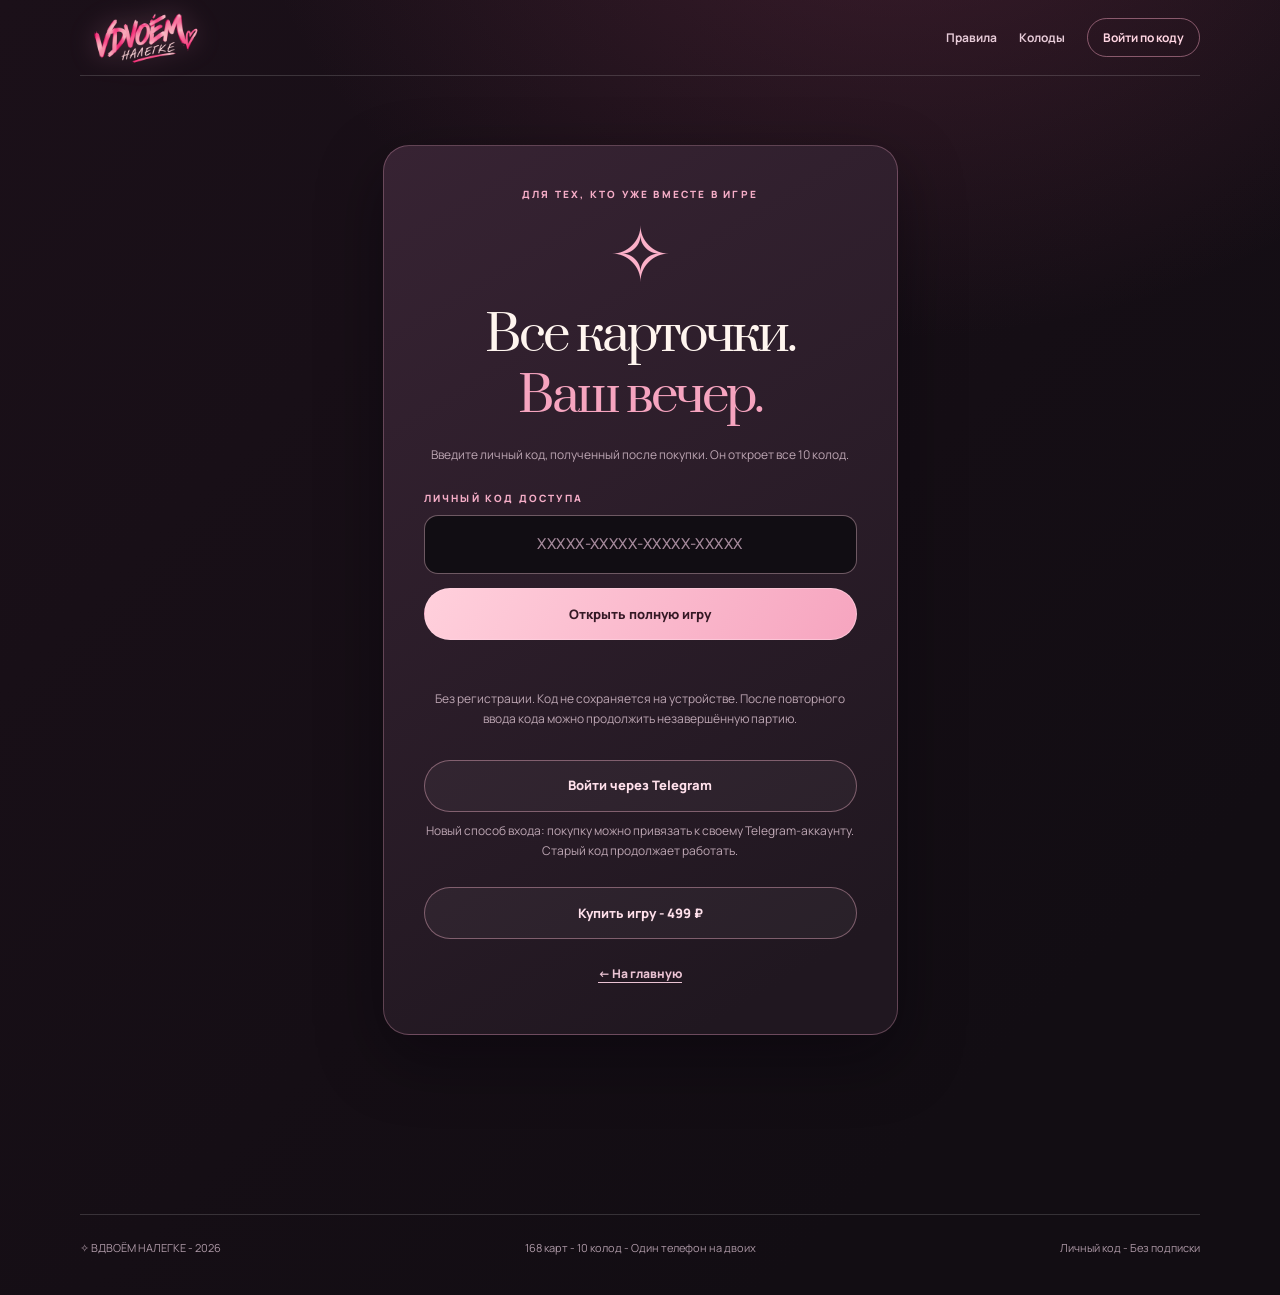
==== game.html @ bfcec77e "Use stop sign emoji consistently for Не сегодня rule and skip controls" ====
<!doctype html>
<html lang="ru">
<head>
<meta charset="utf-8">
<meta name="viewport" content="width=device-width,initial-scale=1,viewport-fit=cover">
<meta name="theme-color" content="#130e13">
<meta name="description" content="Вдвоём налегке, игра для двоих на одном телефоне. 168 карточек, 10 колод, тайные задания, Быстрый старт и право сказать «Не сегодня».">
<title>Вдвоём налегке, игра для двоих</title>
<link rel="preconnect" href="https://fonts.googleapis.com">
<link rel="preconnect" href="https://fonts.gstatic.com" crossorigin>
<link href="https://fonts.googleapis.com/css2?family=Manrope:wght@400;500;600;700;800&family=Prata&display=swap" rel="stylesheet">
<link rel="stylesheet" href="./app.css?v=8">
<script src="./app.js?v=7" defer></script>
<script src="./analytics.js" defer></script>
</head>
<body>
<div class="page">
<header class="top">
  <a class="logo" href="./index.html" aria-label="Вдвоём налегке"><img src="[data-uri]" alt="Вдвоём налегке" width="130" height="55"></a>
  <nav class="nav" aria-label="Навигация">
    <a href="./index.html#rules">Правила</a>
    <a href="./index.html#decks">Колоды</a>
    <a class="pill-link" href="./game.html">Войти по коду</a>
  </nav>
</header>
<main>
<section class="view" id="homeView">
  <div class="hero">
    <div>
      <div class="eyebrow">Карточная игра для двоих - Один телефон</div>
      <h1>Иногда ближе,<br><span class="pink">значит честнее.</span></h1>
      <p>Смейтесь, признавайтесь, выбирайте, узнавайте друг друга заново. 168 карточек, и ни одного скучного вечера.</p>
      <div class="actions">
        <button class="btn" type="button" id="startDemo">Попробовать 6 карт</button>
        <a class="btn secondary" href="./purchase.html">Полная игра - 499 ₽</a>
      </div>
      <div class="stats"><span><b>168</b> карточек</span><span><b>10</b> колод</span><span><b>2</b> игрока</span></div>
      <p class="subnote">После покупки, личный код. Без регистрации, подписки и обязательного Telegram.</p>
    </div>
    <div class="hero-art" aria-hidden="true">
      <div class="halo"><span class="art-heart">✧</span></div>
      <span class="art-star">✧</span><span class="art-star two">✦</span>
      <span class="art-note">ВАША ИСТОРИЯ - ВАШИ ПРАВИЛА</span>
    </div>
  </div>

  <section class="section" id="rules">
    <div class="section-head"><div class="eyebrow">Как играть</div><h2>Один телефон.<br><span class="pink">Двое внутри.</span></h2><p>Первой ходит девушка, Игрок 1. Читайте верхнюю карту, отвечайте или выполняйте задание и передавайте ход.</p></div>
    <div class="rule-grid">
      <article class="rule static-rule reveal"><div class="static-rule-top"><span class="rule-emoji" aria-hidden="true">🎴</span><strong>Основные колоды</strong></div><p>В полной партии идут по порядку. В «Быстром старте» все 120 карт перемешиваются. Любую колоду можно открыть отдельно.</p></article>
      <article class="rule static-rule reveal"><div class="static-rule-top"><span class="rule-emoji" aria-hidden="true">🤫</span><strong>Без слов</strong></div><p>В колоде 12 карт. В начале партии каждому достаются 3 случайных задания без повторений. Посмотрите их по очереди и выполняйте незаметно.</p></article>
      <article class="rule static-rule reveal"><div class="static-rule-top"><span class="rule-emoji" aria-hidden="true">🎭</span><strong>Ситуация</strong></div><p>Возьмите одну из 10 карт в любой момент, затем вернитесь к текущей карте основной колоды.</p></article>
      <article class="rule static-rule reveal"><div class="static-rule-top"><span class="rule-emoji" aria-hidden="true">🌙</span><strong>После полуночи</strong></div><p>20 карт открываются только по желанию обоих игроков. Любой может отказаться.</p></article>
      <article class="rule static-rule reveal"><div class="static-rule-top"><span class="rule-emoji" aria-hidden="true">🌿</span><strong>Выдох</strong></div><p>В финале вытяните одну случайную карту из шести. На неё отвечают оба.</p></article>
      <article class="rule static-rule reveal"><div class="static-rule-top"><span class="rule-emoji" aria-hidden="true">🛑</span><strong>Не сегодня</strong></div><p>У каждого по одной карте на партию. Можно пропустить своё задание без объяснений и передать ход. Это 2 карты сверх 168.</p></article>
    </div>
  </section>

  <section class="section" id="decks">
    <div class="section-head"><div class="eyebrow">Настроение игры</div><h2>Десять оттенков <span class="pink">«мы».</span></h2><p>От громкого смеха до тихого финала. Каждая колода, отдельная глава.</p></div>
    <div id="publicDecks" class="decks-grid" aria-label="Десять колод игры"></div>
  </section>

  <section class="section box-preview" aria-labelledby="boxPreviewTitle">
    <div class="box-preview-copy reveal"><div class="eyebrow">Скоро</div><h2 id="boxPreviewTitle">ВДВОЁМ НАЛЕГКЕ <span class="pink">в коробке.</span></h2><p>Те же разговоры и моменты, которые хочется разделить, - теперь и в формате физических карточек. Пока готовим выпуск.</p><span class="box-soon">Физическая версия - Скоро</span></div>
    <div class="box-preview-art reveal" aria-hidden="true"><div class="box-preview-cover"><span>✧</span><strong>ВДВОЁМ<br>НАЛЕГКЕ</strong><small>Игра для двоих</small></div></div>
  </section>
  <section class="section"><div class="highlight reveal">
    <div><div class="eyebrow">Полная веб-версия</div><h2>Вся игра, <span class="pink">ваша.</span></h2><p>10 колод, 168 карточек, личный код после покупки. Играете вдвоём с одного телефона.</p><p class="subnote">6 карточек можно попробовать бесплатно.</p></div>
    <div><div class="price">499 ₽</div><a class="btn" href="./purchase.html">Купить полную игру</a><p class="price-note"><a href="./game.html">Уже есть код? Войти</a></p></div>
  </div></section>
</section>

<section class="view" id="loginView" hidden>
  <div class="auth-panel panel">
    <div class="eyebrow">Для тех, кто уже вместе в игре</div>
    <div class="ornament-heart" aria-hidden="true">✧</div>
    <h1 class="serif" style="font-size:clamp(31px,7vw,49px);margin:12px 0 18px">Все карточки.<br><span class="pink">Ваш вечер.</span></h1>
    <p class="hint">Введите личный код, полученный после покупки. Он откроет все 10 колод.</p>
    <form id="loginForm" autocomplete="off">
      <label for="accessCode" class="eyebrow" style="display:block;text-align:left;margin:25px 0 9px">Личный код доступа</label>
      <input class="field" id="accessCode" type="text" maxlength="100" placeholder="XXXXX-XXXXX-XXXXX-XXXXX" autocomplete="off" autocapitalize="characters" spellcheck="false" required>
      <button class="btn" type="submit" id="loginButton">Открыть полную игру</button>
      <p class="feedback" id="loginStatus" role="status" aria-live="polite"></p>
    </form>
    <p class="hint">Без регистрации. Код не сохраняется на устройстве. После повторного ввода кода можно продолжить незавершённую партию.</p>
    <div style="margin-top:17px">
      <a class="btn secondary full" href="./secure-game.html" aria-label="Войти в игру через Telegram">Войти через Telegram</a>
      <p class="hint" style="margin-top:9px">Новый способ входа: покупку можно привязать к своему Telegram-аккаунту. Старый код продолжает работать.</p>
    </div>
    <a href="./purchase.html" class="btn secondary full" style="margin-top:15px">Купить игру - 499 ₽</a>
    <button type="button" class="text-button" id="backHome" style="margin-top:15px">← На главную</button>
  </div>
</section>

<section class="view" id="lobbyView" hidden>
  <div class="intro center"><div class="eyebrow">Полная игра открыта - 168 карточек</div><h1>Выберите, <span class="pink">как начать.</span></h1><p>Один телефон на двоих. Игрок 1, девушка, ходит первой. В начале каждой партии вы получите по 3 секретных задания.</p></div>
  <section class="game-guide" aria-labelledby="lobbyGuideTitle">
    <div class="guide-heading"><span class="eyebrow">ПАМЯТКА ДЛЯ ДВОИХ</span><h2 class="serif" id="lobbyGuideTitle">Как играть</h2><p>Никакой подготовки: выберите режим, читайте карточки и говорите друг с другом.</p></div>
    <ol class="guide-steps">
      <li><span class="step-num">01</span><div><strong>Выберите формат</strong><p>Полная партия: 6 колод по порядку (120 карт). «Быстрый старт»: те же 120 карт вперемешку. Можно открыть любую колоду отдельно.</p></div></li>
      <li><span class="step-num">02</span><div><strong>Передавайте телефон</strong><p>Первой ходит девушка (Игрок 1). Читайте верхнюю карту, отвечайте или выполняйте задание и передавайте ход.</p></div></li>
      <li><span class="step-num">03</span><div><strong>Получите тайные задания</strong><p>В начале партии каждый по очереди увидит по три случайных задания из колоды «Без слов». Не показывайте их партнёру.</p></div></li>
      <li><span class="step-num">04</span><div><strong>Играйте бережно</strong><p>У каждого есть один пропуск «Не сегодня» без объяснений. В «После полуночи» играют только при согласии обоих.</p></div></li>
    </ol>
    <div class="guide-extras" aria-label="Особые колоды"><div><span>🎭</span><strong>Ситуация</strong><p>Дополнительная карта в любой момент, потом вернитесь к основной.</p></div><div><span>🌙</span><strong>После полуночи</strong><p>Только по желанию обоих участников.</p></div><div><span>🌿</span><strong>Выдох</strong><p>В конце одна случайная карта, на которую отвечают оба.</p></div></div>
    <p class="guide-note">В игре 168 карточек в 10 колодах. Два пропуска «Не сегодня» не входят в это число. Любую тему можно остановить, если она некомфортна.</p>
  </section>
  <div class="modes">
    <button type="button" class="mode reveal" data-mode="full"><span>✧</span><strong>Полная партия</strong><small>120 основных карт по порядку: разделы 1 → 6</small></button>
    <button type="button" class="mode reveal" data-mode="quick"><span>✦</span><strong>Быстрый старт</strong><small>Все 120 основных карт перемешаны</small></button>
  </div>
  <div id="resumeBox" class="utility" hidden><div><strong>Вы можете продолжить игру</strong><p>Вы можете вернуться к текущей карточке</p></div><button class="btn small" type="button" id="resumeButton">Продолжить</button></div>
  <div class="section-head" style="margin-top:35px"><div class="eyebrow">Выберите колоду отдельно</div><h2>По <span class="pink">настроению.</span></h2></div>
  <div id="privateDecks" class="decks-grid"></div>
  <div class="utility"><div><strong>🤫 Тайные задания</strong><p>Заглянуть в свои задания «Без слов», не показывая партнёру</p></div><button type="button" class="btn secondary small" id="viewMyTasks">Мои задания</button></div>
  <div class="utility"><div><strong>🌿 Финальный «Выдох»</strong><p>Случайная карта для обоих, когда решите закончить игру</p></div><button type="button" class="btn secondary small" id="lobbyExhale">Вытянуть карту</button></div>
  <button class="btn ghost small" type="button" id="logout">Закрыть игру на устройстве</button>
</section>

<section class="view" id="handoffView" hidden>
  <div class="panel handoff">
    <div class="eyebrow">Секретные задания - «Без слов»</div><div class="big">🤫</div>
    <h2 id="handoffTitle">Передайте телефон Игроку 1</h2>
    <p id="handoffText">Сейчас появятся только ваши три тайных задания. Не показывайте их другому игроку.</p>
    <button class="btn" type="button" id="revealTasks">Я один(одна) смотрю - Показать задания</button>
  </div>
</section>

<section class="view" id="secretView" hidden>
  <div class="intro center"><div class="eyebrow">Не показывайте партнёру</div><h1 id="secretTitle">Ваши <span class="pink">3 задания.</span></h1><p>Запомните их и выполняйте незаметно в течение партии.</p></div>
  <div id="secretList" class="private-list"></div>
  <p class="private-warning center">После нажатия кнопки задания скроются с экрана.</p>
  <button type="button" class="btn full" id="hideTasks">Скрыть задания и передать телефон</button>
</section>

<section class="view" id="consentView" hidden>
  <div class="auth-panel panel">
    <div class="eyebrow">Колода 9 - После полуночи</div><div class="ornament-heart">🌙</div>
    <h1 class="serif" style="font-size:36px">Хотите сыграть в «После полуночи»?</h1>
    <p class="hint">Эта колода открывается только тогда, когда оба игрока отвечают «да».</p>
    <div class="consent-checks">
      <label><input type="checkbox" id="consent1">Игрок 1 хочет открыть колоду</label>
      <label><input type="checkbox" id="consent2">Игрок 2 хочет открыть колоду</label>
    </div>
    <button type="button" class="btn full" id="confirmConsent">Открыть «После полуночи»</button>
    <button type="button" class="btn secondary full" id="cancelConsent" style="margin-top:10px">Вернуться к колодам</button>
  </div>
</section>

<section class="view" id="playView" hidden>
  <div class="play-shell">
    <div class="play-top">
      <button type="button" class="text-button" id="backLobby">← Колоды</button>
      <span class="play-meta" id="playCount">01 / 20</span>
    </div>
    <div class="play-turn"><div><small>СЕЙЧАС ХОДИТ</small><strong id="turnName">Игрок 1: девушка</strong></div><span id="turnSymbol" aria-hidden="true" style="font-size:27px">✧</span></div>
    <div class="bar"><span id="progress"></span></div>
    <article class="paper" id="playingCard">
      <div class="paper-head"><span id="cardDeck">ОРЁМ</span><span id="cardIndex">01 / 20</span></div>
      <div class="paper-inner"><h2 id="cardTitle"></h2><div id="cardBody"></div></div>
      <div class="paper-foot" id="cardFooter">ЧИТАЙТЕ - ОТВЕЧАЙТЕ - ПЕРЕДАВАЙТЕ ХОД</div>
    </article>
    <div class="skip-cards" id="skipCards">
      <div class="skip-card" id="skip1"><strong>🛑 Игрок 1</strong><div>«Не сегодня» - <span id="skipCount1">1</span></div></div>
      <div class="skip-card" id="skip2"><strong>🛑 Игрок 2</strong><div>«Не сегодня» - <span id="skipCount2">1</span></div></div>
    </div>
    <div class="play-bottom">
      <button class="btn secondary" type="button" id="skipButton">🛑 Не сегодня</button>
      <button class="btn" type="button" id="nextCard">Ответили - Передать ход</button>
    </div>
    <div class="play-tools">
      <button type="button" class="btn ghost small" id="sceneButton">🎭 Ситуация</button>
      <button type="button" class="btn ghost small" id="tasksButton">🤫 Мои задания</button>
      <button type="button" class="btn ghost small" id="exhaleButton">🌿 Выдох</button>
    </div>
  </div>
</section>

<section class="view" id="finishView" hidden>
  <div class="panel auth-panel">
    <div class="eyebrow" id="finishEyebrow">Конец колоды</div>
    <div class="ornament-heart">✧</div>
    <h1 class="serif" style="font-size:clamp(35px,7vw,50px)">Пусть это останется <span class="pink">между вами.</span></h1>
    <p id="finishText" class="hint">Вы прошли колоду. Хотите вытянуть финальную карту «Выдох»?</p>
    <div class="finish-actions">
      <button type="button" class="btn" id="finishExhale">🌿 Вытянуть «Выдох»</button>
      <button type="button" class="btn secondary" id="finishLobby">К выбору колод</button>
      <button type="button" class="btn ghost" id="finishAgain">Сыграть ещё раз</button>
    </div>
  </div>
</section>
</main>
<footer class="site-footer">
  <span>✧ ВДВОЁМ НАЛЕГКЕ - 2026</span>
  <span>168 карт - 10 колод - Один телефон на двоих</span>
  <span>Личный код - Без подписки</span>
</footer>
</div>
<div class="toast" id="toast" role="status" aria-live="polite" hidden></div>
</body>
</html>
---- app.css ----
:root{color-scheme:dark;--bg:#120d13;--surface:#211821;--surface2:#2c1e2a;--ink:#fff5ef;--muted:#d4bbc9;--soft:#a58a9b;--pink:#ffaccb;--accent:#f285a9;--line:#ffffff26;--serif:'Prata',Georgia,serif;--sans:'Manrope',Arial,sans-serif}
*{box-sizing:border-box}html{scroll-behavior:smooth}body{margin:0;min-height:100dvh;background:radial-gradient(ellipse 1000px 760px at 70% -12%,#87395855,transparent 65%),linear-gradient(135deg,#1b1019 0%,var(--bg) 80%);color:var(--ink);font:400 15px/1.65 var(--sans)}
button,input,a{font:inherit}button{cursor:pointer}button:disabled{cursor:not-allowed;opacity:.5}a{color:inherit;text-decoration:none}button:focus-visible,a:focus-visible,input:focus-visible{outline:3px solid #ffe0ed;outline-offset:4px}[hidden]{display:none!important}
.page{width:min(1120px,calc(100% - 36px));margin-inline:auto}.top{min-height:76px;border-bottom:1px solid var(--line);display:flex;align-items:center;justify-content:space-between;gap:16px}.logo{font-size:12px;letter-spacing:.12em;font-weight:800;color:#ffcbda;white-space:nowrap}.nav{display:flex;align-items:center;gap:22px}.nav a{font-size:12px;color:#e7cbd8;font-weight:700}.nav a:hover,.muted-link:hover{color:#fff}.pill-link{border:1px solid #f6a6c278;padding:9px 15px;border-radius:99px;color:#ffd5e2!important}
main{min-height:70vh}.eyebrow{letter-spacing:.22em;color:#f5adc7;font-size:10px;font-weight:800;text-transform:uppercase}.serif{font-family:var(--serif);font-weight:400;letter-spacing:-.06em;line-height:1.25}.pink{color:#f6a4bf}.hero{position:relative;display:grid;grid-template-columns:1.07fr .93fr;align-items:center;gap:clamp(24px,5vw,70px);padding:82px 0 76px}.hero h1{font:400 clamp(45px,7vw,82px)/1.13 var(--serif);letter-spacing:-.075em;margin:17px 0 23px}.hero p{font-size:16px;color:#e0c7d2;max-width:560px;margin:0 0 26px}.hero-art{min-height:430px;display:grid;place-items:center;position:relative;isolation:isolate}.halo{width:min(360px,85%);aspect-ratio:1;border:1px solid #f7b3cc55;border-radius:50%;background:radial-gradient(circle,#cb648055,transparent 69%);filter:drop-shadow(0 0 50px #c8577a3b);display:grid;place-items:center}.art-heart{font:normal clamp(130px,17vw,230px)/1 Georgia,serif;color:#ffd2df;text-shadow:0 14px 45px #f67b9f9c}.art-note{position:absolute;bottom:20px;font-size:11px;letter-spacing:.18em;color:#f9d4e2}.art-star{position:absolute;right:13%;top:17%;font:45px Georgia,serif;color:#ffc8df}.art-star.two{left:12%;bottom:18%;top:auto;font-size:32px}
.actions{display:flex;flex-wrap:wrap;gap:11px}.btn{border:1px solid #ffd5e2a0;min-height:52px;padding:12px 23px;border-radius:99px;background:linear-gradient(118deg,#ffd0dc,#ef82a8);color:#351925;font-weight:800;font-size:13px;display:inline-flex;align-items:center;justify-content:center;gap:8px;transition:transform .18s,filter .18s}.btn:hover:not(:disabled){transform:translateY(-2px);filter:brightness(1.07)}.btn.secondary{background:#ffffff0b;color:#ffe0eb;border-color:#e8acc071}.btn.ghost{background:transparent;color:#eec1d1;border-color:var(--line)}.btn.dark{background:#402536;color:#ffdfeb}.btn.small{min-height:43px;padding:9px 17px;font-size:12px}.btn.full{width:100%}.subnote{font-size:12px;color:#b8a0b1;margin-top:20px}.stats{display:flex;flex-wrap:wrap;gap:20px;margin-top:32px;font-size:11px;color:#c5aebe;font-weight:800;letter-spacing:.09em}.stats b{color:#ffd1e0;font-size:20px;letter-spacing:0;margin-right:5px}
.section{padding:62px 0}.section-head{margin-bottom:28px}.section-head h2{font:400 clamp(32px,5vw,52px)/1.25 var(--serif);letter-spacing:-.06em;margin:10px 0}.section-head p{color:var(--muted);max-width:660px;margin:0}.rule-grid{display:grid;grid-template-columns:repeat(3,minmax(0,1fr));gap:13px}.rule{background:linear-gradient(150deg,#322130,#1d161f);border:1px solid var(--line);border-radius:20px;padding:22px;min-height:157px}.rule strong{font:400 21px/1.4 var(--serif);letter-spacing:-.05em;display:block;margin:9px 0}.rule p{font-size:12px;color:#d5bdca;margin:0}.rule-emoji{font-size:27px}
.decks-grid{display:grid;grid-template-columns:repeat(5,minmax(0,1fr));gap:12px}.deck-card{--tone:#d8b2bc;position:relative;border:1px solid #ffffff65;border-radius:20px;padding:17px 14px;min-height:175px;background:linear-gradient(155deg,#ffffff65,transparent 39%),var(--tone);color:#2d2026;display:flex;flex-direction:column;align-items:flex-start;text-align:left;box-shadow:0 10px 29px #06020b3e;transition:transform .2s,box-shadow .2s}.deck-card:hover{transform:translateY(-4px);box-shadow:0 14px 36px #08020a80}.deck-card.midnight{color:#fff5f7;border-color:#d898b0a8}.deck-card .count{font-size:10px;letter-spacing:.14em;font-weight:800;opacity:.8}.deck-card .emoji{font-size:35px;align-self:center;margin:auto}.deck-card .name{font:400 clamp(17px,2.5vw,21px)/1.22 var(--serif);letter-spacing:-.05em}.deck-card .hint{font-size:10px;opacity:.73;margin-top:5px}.deck-card[disabled]{opacity:.5}.deck-card .ordinal{position:absolute;right:14px;top:13px;font-size:10px;font-weight:800;opacity:.6}
.highlight{background:linear-gradient(130deg,#49283d,#281925);border:1px solid #eca3c666;border-radius:26px;padding:clamp(25px,5vw,50px);display:flex;gap:25px;align-items:center;justify-content:space-between}.highlight h2{margin:8px 0;font:400 clamp(30px,5vw,48px)/1.2 var(--serif);letter-spacing:-.06em}.highlight p{margin:4px 0;color:#e2cad5}.price{font-size:38px;font-weight:800;color:#ffd4e1;margin-bottom:12px;text-align:center}.price-note{font-size:11px;color:#f3cedb;text-align:center}
.site-footer{margin-top:80px;border-top:1px solid var(--line);padding:24px 0 38px;color:#ad98a6;font-size:11px;display:flex;gap:15px;flex-wrap:wrap;justify-content:space-between}
.view{padding:35px 0 65px}.center{text-align:center}.intro{max-width:740px;margin:0 auto 26px}.intro h1{font:400 clamp(34px,6vw,58px)/1.22 var(--serif);letter-spacing:-.065em;margin:12px 0}.intro p{margin:12px auto 0;max-width:650px;color:#d9c0cc}.notice{border:1px solid #ffbdcf45;border-radius:15px;padding:12px 16px;background:#ffffff0a;color:#edd5df;font-size:12px;max-width:700px;margin:16px auto}.panel{background:linear-gradient(149deg,#372333,#201720 90%);border:1px solid #efa8c34e;border-radius:26px;padding:clamp(23px,5vw,40px);box-shadow:0 23px 65px #06020967}.auth-panel{max-width:515px;margin:34px auto;text-align:center}.field{width:100%;border:1px solid #ffcfdf64;background:#110d13;color:#fff1f5;border-radius:14px;min-height:59px;padding:14px;text-align:center;font-weight:800;letter-spacing:.08em;outline:none}.field:focus{border-color:#ffbed5}.field::placeholder{font-weight:500;color:#a68a9c;letter-spacing:.03em}.auth-panel .btn{width:100%;margin-top:14px}.hint{color:#bda6b3;font-size:12px}.feedback{min-height:25px;color:#ffb0b5;font-size:12px;font-weight:700;margin:12px 0}.feedback.ok{color:#cdebd4}
.lobby-intro{display:flex;justify-content:space-between;align-items:flex-end;gap:20px;flex-wrap:wrap}.modes{display:grid;grid-template-columns:repeat(2,1fr);gap:12px;margin:25px 0 31px}.mode{background:#352332;border:1px solid #edacc66b;color:#ffedf4;border-radius:19px;min-height:150px;padding:20px;text-align:left}.mode span{font-size:29px}.mode strong{display:block;font:400 25px var(--serif);letter-spacing:-.05em;margin-top:7px}.mode small{font-size:12px;color:#e0c4d1}.mode:hover{border-color:#ffc4d8;background:#422c3d}
.utility{padding:17px 20px;margin:25px 0;border:1px solid var(--line);border-radius:19px;background:#ffffff08;display:flex;align-items:center;justify-content:space-between;gap:15px;flex-wrap:wrap}.utility p{margin:0;color:#d8c0cb;font-size:12px}.utility strong{font-size:15px;color:#ffe3ec}
.play-shell{width:min(680px,100%);margin:0 auto}.play-top{display:flex;justify-content:space-between;gap:10px;align-items:center;flex-wrap:wrap}.play-meta{font-size:11px;letter-spacing:.1em;font-weight:800;color:#f0b6cc}.play-turn{margin:20px 0 13px;background:#3b2737;border:1px solid #f0a7c27c;border-radius:18px;display:flex;gap:11px;justify-content:space-between;align-items:center;padding:14px 17px}.play-turn strong{font-size:16px;color:#ffe4ed}.play-turn small{color:#d3b1c2;font-size:11px}.bar{background:#ffffff29;border-radius:12px;overflow:hidden;height:5px;margin:15px 0 20px}.bar span{display:block;background:#ff9dbd;width:0;height:100%;transition:width .25s}
.paper{--tone:#ead2bd;--ink:#291f23;min-height:clamp(370px,57vh,570px);border-radius:26px;border:1px solid #ffffff78;box-shadow:0 8px 0 -3px #ad8799,0 25px 65px #0008;background:linear-gradient(150deg,#fff9,transparent 36%),var(--tone);color:var(--ink);padding:clamp(25px,6vw,44px);display:flex;flex-direction:column;position:relative;overflow:auto}.paper:after{content:'';position:absolute;inset:10px;border:1px solid #2d203128;border-radius:18px;pointer-events:none}.paper-head{font-size:10px;letter-spacing:.11em;display:flex;justify-content:space-between;gap:9px;opacity:.8;font-weight:800}.paper-inner{margin:auto 0;padding:45px 0}.paper h2{font:400 clamp(29px,6vw,49px)/1.22 var(--serif);letter-spacing:-.06em;margin:0 0 24px;overflow-wrap:anywhere}.paper p{font-size:clamp(14px,3.7vw,17px);line-height:1.75;margin:10px 0;white-space:pre-wrap;font-weight:600}.paper-foot{padding-top:16px;border-top:1px solid #261d2738;font-size:10px;letter-spacing:.14em;font-weight:800;opacity:.65}
.play-bottom{display:grid;grid-template-columns:1fr 1.5fr;gap:10px;margin-top:17px}.skip-cards{display:grid;grid-template-columns:1fr 1fr;gap:9px;margin:20px 0 12px}.skip-card{border:1px dashed #efb0c26e;border-radius:13px;padding:11px 14px;background:#ffffff09;color:#ffe0e8;font-size:12px}.skip-card.off{opacity:.42;text-decoration:line-through}.skip-card.current{border:1px solid #f9b8d2}.skip-btn{width:100%;margin:10px 0 0}.play-tools{display:flex;flex-wrap:wrap;gap:9px;margin-top:17px;justify-content:center}
.handoff{max-width:510px;margin:45px auto;padding:45px 26px;text-align:center}.handoff .big{font:normal 70px/1 Georgia,serif;color:#ffc2d6}.handoff h2{font:400 clamp(32px,6vw,47px)/1.23 var(--serif);letter-spacing:-.06em}.handoff p{color:#d5bbc7}.handoff .btn{width:100%;margin-top:20px}
.private-list{display:grid;gap:11px;margin:23px 0}.private-mission{padding:16px;border:1px solid #f3abc65c;border-radius:15px;background:#4b3045;text-align:left}.private-mission strong{font:400 19px var(--serif);letter-spacing:-.04em;color:#ffe4eb}.private-mission p{font-size:12px;color:#dfc6d0;margin:9px 0}.private-warning{color:#ffd4df;font-weight:800;font-size:12px}
.consent-checks{max-width:440px;margin:20px auto;display:grid;gap:13px}.consent-checks label{display:flex;gap:12px;align-items:center;background:#ffffff08;border:1px solid var(--line);border-radius:14px;padding:14px;text-align:left;font-size:13px}.consent-checks input{width:20px;height:20px;accent-color:#ef93b7}
.end-card{max-width:590px;margin:18px auto}.end-card .paper{min-height:350px}.finish-actions{display:flex;justify-content:center;gap:12px;flex-wrap:wrap;margin:23px 0}
.toast{position:fixed;bottom:20px;left:50%;transform:translateX(-50%);z-index:20;background:#f0bcd0;color:#311a26;border-radius:12px;padding:12px 18px;font-size:12px;font-weight:800;box-shadow:0 10px 30px #0009;max-width:90%}
@media(max-width:840px){.decks-grid{grid-template-columns:repeat(3,minmax(0,1fr))}.rule-grid{grid-template-columns:repeat(2,minmax(0,1fr))}.hero{grid-template-columns:1fr}.hero-art{display:none}.nav a[href='#rules'],.nav a[href='#decks']{display:none}}
@media(max-width:560px){.page{width:min(100% - 30px,1120px)}.top{min-height:66px}.nav{gap:9px}.nav a{font-size:11px}.nav .pill-link{padding:8px 10px}.hero{padding:52px 0 47px}.hero h1{font-size:clamp(43px,12vw,65px)}.hero p{font-size:14px}.actions .btn{width:100%}.stats{gap:15px}.rule-grid{grid-template-columns:1fr}.rule{min-height:0}.decks-grid{grid-template-columns:repeat(2,minmax(0,1fr));gap:10px}.deck-card{min-height:167px;padding:13px}.deck-card .name{font-size:18px}.highlight{display:block;padding:25px}.highlight .price{margin-top:19px}.view{padding-top:23px}.modes{grid-template-columns:1fr;gap:10px}.mode{min-height:114px}.play-turn{margin-top:15px}.paper{min-height:370px;padding:26px 22px}.paper-inner{padding:27px 0}.paper h2{font-size:clamp(28px,8vw,38px)}.paper p{font-size:14px}.play-bottom{grid-template-columns:1fr 1fr}.btn{padding:11px 16px}.play-tools .btn{font-size:11px;padding:9px 12px}.site-footer{margin-top:30px}}
@media(prefers-reduced-motion:reduce){*,*:before,*:after{scroll-behavior:auto!important;transition:none!important}}

/* Soft motion like the original cover: floating heart, layered cards, staggered reveals */
@keyframes heartFloat{0%,100%{transform:translateY(0) rotate(-7deg) scale(.98)}50%{transform:translateY(-16px) rotate(4deg) scale(1.04)}}
@keyframes haloBreathe{0%,100%{box-shadow:0 0 0 0 #f091b213,0 0 50px #c35b8c16;transform:scale(.98)}50%{box-shadow:0 0 0 25px #f091b209,0 0 100px #e27ea44b;transform:scale(1.02)}}
@keyframes starTwinkle{0%,100%{opacity:.45;transform:scale(.86) rotate(-12deg)}50%{opacity:1;transform:scale(1.15) rotate(12deg)}}
@keyframes viewEnter{from{opacity:0;transform:translateY(14px);filter:blur(4px)}to{opacity:1;transform:translateY(0);filter:blur(0)}}
@keyframes cardEnter{from{opacity:.35;transform:translateY(19px) rotate(2deg) scale(.965);filter:blur(6px)}to{opacity:1;transform:translateY(0) rotate(0) scale(1);filter:blur(0)}}
@keyframes cardPulse{0%,100%{box-shadow:0 8px 0 -3px #ad8799,0 25px 65px #0008}50%{box-shadow:0 8px 0 -3px #ad8799,0 31px 74px #ffc0df3b}}
@keyframes arrive{from{opacity:0;transform:translateY(25px)}to{opacity:1;transform:translateY(0)}}
@keyframes softShimmer{0%{background-position:200% center}100%{background-position:-150% center}}
.halo{animation:haloBreathe 7s ease-in-out infinite}
.art-heart{display:block;animation:heartFloat 6.5s ease-in-out infinite}
.art-star{animation:starTwinkle 4s ease-in-out infinite}
.art-star.two{animation-delay:2s}
.hero .eyebrow{animation:arrive .7s both}
.hero h1{animation:arrive .85s .12s both}
.hero p{animation:arrive .85s .25s both}
.hero .actions{animation:arrive .85s .36s both}
.hero .stats{animation:arrive .85s .46s both}
.hero .subnote{animation:arrive .85s .55s both}
.reveal{opacity:0;transform:translateY(22px);transition:opacity .65s ease,transform .65s cubic-bezier(.22,1,.36,1)}
.reveal.in-view{opacity:1;transform:translateY(0)}
.view.enter{animation:viewEnter .45s cubic-bezier(.22,1,.36,1) both}
.paper.switching{animation:cardEnter .52s cubic-bezier(.19,1,.27,1) both}
.paper{animation:cardPulse 5s ease-in-out infinite}
.deck-card{will-change:transform}
.deck-card:before{content:'';position:absolute;top:11px;right:11px;bottom:11px;left:11px;border-radius:14px;border:1px solid #fff5;pointer-events:none}
.deck-card .emoji{filter:drop-shadow(0 4px 5px #0003);transition:transform .35s cubic-bezier(.2,1,.3,1)}
.deck-card:hover .emoji{transform:scale(1.18) rotate(-7deg)}
.mode{transition:transform .25s cubic-bezier(.2,1,.3,1),background .25s,border-color .25s}
.mode:hover{transform:translateY(-3px)}
.btn{background-size:180% 180%;transition:transform .22s ease,box-shadow .22s ease,filter .22s ease}
.btn:hover:not(:disabled){box-shadow:0 8px 24px #ff86b540}
.skip-card.current{box-shadow:0 0 0 2px #f7afce3b}
.ornament-heart{font:normal 75px/1 Georgia,serif;color:#fcb1c9;text-align:center;padding-top:15px;animation:heartFloat 7s ease-in-out infinite}
.text-button{background:transparent;border:0;color:#eac3d3;padding:10px 0;font-size:12px;font-weight:800;text-decoration:underline;text-underline-offset:4px;cursor:pointer}
.private-mission{animation:arrive .5s both}
.private-mission:nth-child(2){animation-delay:.07s}.private-mission:nth-child(3){animation-delay:.14s}.private-mission:nth-child(4){animation-delay:.21s}.private-mission:nth-child(5){animation-delay:.28s}.private-mission:nth-child(6){animation-delay:.35s}
@media(prefers-reduced-motion:reduce){
  .halo,.art-heart,.art-star,.hero .eyebrow,.hero h1,.hero p,.hero .actions,.hero .stats,.hero .subnote,.view.enter,.paper.switching,.paper,.ornament-heart,.private-mission{animation:none!important}
  .reveal{opacity:1;transform:none}
  *{scroll-behavior:auto!important;transition:none!important}
}

/* Общий визуальный язык с главной страницей сайта */
.deck-description{border:1px solid #f8b6c88a;border-radius:26px;background:linear-gradient(150deg,#392334,#1d141e);color:#fff3ed;padding:0;box-shadow:0 26px 100px #000c;max-width:min(455px,calc(100vw - 28px));width:100%}
.deck-description::backdrop{background:#0c0710c9;backdrop-filter:blur(7px)}
.deck-description-inner{text-align:center;padding:32px 28px}
.deck-description-symbol{font-size:46px;filter:drop-shadow(0 8px 16px #0006);margin-bottom:12px}
.deck-description h2{font:400 clamp(28px,6vw,39px)/1.2 var(--serif);margin:0 0 15px;color:#fff3e8}
.deck-description p{font-size:15px;line-height:1.7;color:#e8ced9;margin:0 0 12px}
.deck-description small{display:block;color:#f3b7ce;font-size:12px;margin:8px 0 26px}
.deck-description-actions{display:grid;gap:10px}
.deck-description-actions .btn{width:100%}
#lobbyView .intro,#lobbyView .notice{animation:arrive .65s ease both}
#lobbyView .notice{animation-delay:.15s}
#lobbyView .deck-card{box-shadow:0 3px 0 #fff4 inset,0 16px 36px #0005}
#lobbyView .deck-card:hover{transform:translateY(-5px) rotate(-.6deg)}
#playView .play-turn{animation:arrive .55s ease both}
#playView .play-bottom,#playView .play-tools{animation:arrive .6s .1s both}
@media(prefers-reduced-motion:reduce){#lobbyView .intro,#lobbyView .notice,#playView .play-turn,#playView .play-bottom,#playView .play-tools{animation:none!important}}

/* Обновлённая подача правил, колод и будущей физической версии */
#rules .rule-grid{display:grid;grid-template-columns:repeat(2,minmax(0,1fr));gap:13px}
#rules details.rule{min-width:0;padding:0;background:linear-gradient(145deg,#352131,#221923);border:1px solid #ffc2d343;border-radius:22px;overflow:hidden;transition:border-color .2s,background .2s}
#rules details.rule[open]{border-color:#ffc4d59c;background:linear-gradient(145deg,#41283a,#211922)}
#rules details.rule summary{list-style:none;display:flex;align-items:center;gap:15px;padding:20px 22px;cursor:pointer;min-height:78px}
#rules details.rule summary::-webkit-details-marker{display:none}
#rules details.rule summary strong{font-size:15px;flex:1;color:#ffeff4}
#rules details.rule .rule-emoji{margin:0;font-size:26px;line-height:1}
#rules details.rule .rule-chevron{font-size:24px;color:#ffc0d2;transition:transform .2s}
#rules details.rule[open] .rule-chevron{transform:rotate(180deg)}
#rules details.rule>p{margin:0;padding:0 22px 22px;color:#e1c6d3;font-size:14px;line-height:1.7}
#rules details.rule summary:focus-visible{outline:3px solid #ffe0ed;outline-offset:-4px}
.decks-grid .deck-card{transition:transform .3s ease,box-shadow .3s ease;will-change:transform}
.decks-grid .deck-card:nth-child(3n+2){transition-delay:.035s}
.decks-grid .deck-card:nth-child(3n+3){transition-delay:.07s}
.decks-grid .deck-card:hover,.decks-grid .deck-card:focus-visible{transform:translateY(-8px) rotate(-1deg);box-shadow:0 24px 55px #0007}
.decks-grid .deck-card .ordinal{display:none}
.box-preview{display:grid;grid-template-columns:1.1fr .9fr;align-items:center;gap:28px;border-top:1px solid var(--line)}
.box-preview-copy h2{font:400 clamp(34px,5vw,56px)/1.2 var(--serif);letter-spacing:-.06em;margin:12px 0 18px}
.box-preview-copy p{max-width:520px;color:#e4c9d4;font-size:16px}
.box-soon{display:inline-flex;border:1px solid #ffd2e072;border-radius:40px;padding:11px 17px;color:#ffd7e5;font-weight:800;font-size:12px;margin-top:10px}
.box-preview-art{display:grid;place-items:center;min-height:300px;perspective:950px}
.box-preview-cover{width:210px;height:255px;background:linear-gradient(145deg,#eab4cb,#9d557a 62%,#5c3053);border-radius:16px;box-shadow:18px 18px 0 #68384e,20px 36px 50px #0009;transform:rotate(-9deg) rotateY(-13deg);padding:24px 17px;display:flex;flex-direction:column;align-items:center;justify-content:center;gap:13px;text-align:center;color:#fff7f0;animation:box-drift 6s ease-in-out infinite}
.box-preview-cover>span{font:65px Georgia,serif;line-height:1}.box-preview-cover strong{font:400 26px/1.28 var(--serif)}.box-preview-cover small{font-size:10px;letter-spacing:.15em;text-transform:uppercase}
@keyframes box-drift{50%{transform:translateY(-12px) rotate(-6deg) rotateY(-9deg)}}
@media(max-width:700px){#rules .rule-grid,.box-preview{grid-template-columns:1fr}.box-preview-art{min-height:250px}.box-preview-cover{width:170px;height:210px}.box-preview-cover strong{font-size:22px}}
@media(prefers-reduced-motion:reduce){.box-preview-cover{animation:none}.decks-grid .deck-card{will-change:auto;transition:none!important}}

/* Use the original site's logo across the game views */
.top .logo{display:inline-flex;align-items:center;line-height:1;letter-spacing:0;flex-shrink:0}
.top .logo img{display:block;width:130px;height:55px;object-fit:contain;filter:drop-shadow(0 0 13px #ff9cc344)}
@media(max-width:480px){.top .logo img{width:98px;height:44px}}


/* Game rules refresh: visible guidance, no accordion controls */
#rules .rule-grid{grid-template-columns:repeat(2,minmax(0,1fr));gap:13px}
#rules .static-rule{min-height:0;padding:23px;border:1px solid #ffc2d343;border-radius:20px;background:linear-gradient(145deg,#352131,#221923)}
#rules .static-rule .static-rule-top{display:flex;align-items:center;gap:15px}
#rules .static-rule .rule-emoji{font-size:26px;line-height:1;flex:0 0 37px}
#rules .static-rule strong{display:block;margin:0;color:#ffeff4;font:400 clamp(17px,2vw,22px)/1.3 var(--serif)}
#rules .static-rule p{margin:11px 0 0 52px;color:#dfc3d0;font-size:13px;line-height:1.7}
.game-guide{margin:25px 0 31px;padding:clamp(23px,3.8vw,40px);border:1px solid #efafc34e;border-radius:26px;background:linear-gradient(145deg,#33202f,#1d161f)}
.guide-heading{text-align:left;max-width:730px}
.guide-heading h2{font:400 clamp(30px,4vw,45px)/1.2 var(--serif);margin:8px 0 10px;letter-spacing:-.045em}
.guide-heading p{color:#dfc8d2;max-width:620px;font-size:13px;margin:0}
.guide-steps{list-style:none;padding:0;margin:24px 0 19px;display:grid;grid-template-columns:repeat(2,minmax(0,1fr));gap:13px}
.guide-steps li{padding:20px;display:flex;align-items:flex-start;gap:15px;border-radius:18px;border:1px solid #efb1c234;background:#ffffff07}
.guide-steps .step-num{font-size:12px;font-weight:800;color:#f4abc4;letter-spacing:.08em;padding-top:2px}
.guide-steps strong{font:400 21px/1.3 var(--serif);color:#fff0f1}
.guide-steps p{font-size:12px;color:#d9bfca;line-height:1.7;margin:8px 0 0}
.guide-extras{padding:18px 0;border-top:1px solid #ffffff20;border-bottom:1px solid #ffffff20;display:grid;grid-template-columns:repeat(3,minmax(0,1fr));gap:14px}
.guide-extras>div{padding:9px 10px}
.guide-extras span{font-size:22px;display:block;margin-bottom:7px}
.guide-extras strong{font-size:13px;color:#ffe1ec}
.guide-extras p{margin:5px 0 0;color:#cdb3bf;font-size:11px;line-height:1.6}
.guide-note{font-size:11px;color:#c5a7b8;margin:17px 0 0;line-height:1.7}
.play-turn{gap:10px;min-height:68px;padding:12px 15px}
.play-turn strong{font-size:clamp(13px,2.7vw,16px);line-height:1.35;display:block}
.play-turn small{font-size:10px;letter-spacing:.05em}
@media(max-width:700px){
#rules .rule-grid,.guide-steps{grid-template-columns:1fr}
#rules .static-rule{padding:19px}
#rules .static-rule p{margin-left:0;font-size:12.5px}
.game-guide{padding:23px 17px;margin-top:18px}
.guide-steps{gap:9px;margin-top:19px}
.guide-steps li{padding:16px}
.guide-steps strong{font-size:19px}
.guide-extras{grid-template-columns:1fr;gap:6px}
.guide-extras>div{display:grid;grid-template-columns:30px 1fr;gap:2px 10px;align-items:start;padding:8px 0}
.guide-extras span{grid-row:span 2;margin:0;font-size:22px}
.guide-extras p{margin:1px 0 0}
.play-turn{padding:11px 12px;min-width:0}
.play-turn strong{font-size:14px;overflow-wrap:anywhere}
}


/* Exact stacked deck animation and layout from the public homepage */
.decks-grid{grid-template-columns:repeat(5,minmax(0,1fr));gap:20px 18px}
.deck-tile{display:flex;text-align:left;min-width:0;width:100%;font:inherit;cursor:pointer}
.deck-tile .deck-index{font-size:9px;letter-spacing:.07em;font-weight:800}
.deck-tile .deck-mark{margin:auto;align-self:center;font-size:43px;line-height:1;letter-spacing:-.09em}
.deck-tile strong{font:400 clamp(14px,1.7vw,19px)/1.22 var(--serif);letter-spacing:-.04em;min-height:25px}
.deck-tile .deck-hint{font:400 10px/1.4 var(--sans);margin-top:8px;opacity:.7}
.deck-tile{--deal-delay:0ms;isolation:isolate;min-height:225px;margin:6px 5px 4px;padding:0;background:transparent;border:0;box-shadow:none;overflow:visible;color:#291d24;transition:transform .5s cubic-bezier(.22,1,.36,1),filter .5s}
.deck-tile::before{display:none}.deck-tile::after{display:none}
.deck-tile .deck-face{position:relative;z-index:3;overflow:hidden;display:flex;flex-direction:column;min-height:225px;width:100%;height:100%;padding:20px 16px 18px;background:linear-gradient(145deg,#fff4 0%,transparent 38%),var(--deck);border:1px solid #ffffffa0;border-radius:20px;box-shadow:0 16px 36px #06030755,0 1px 0 #fff8 inset;transition:transform .55s cubic-bezier(.22,1,.36,1),box-shadow .55s;transform-origin:center 90%}
.deck-face::before{content:"";position:absolute;inset:7px;border:1px solid #2b162627;border-radius:14px;pointer-events:none}.deck-face::after{content:"";position:absolute;inset:0;pointer-events:none;background:linear-gradient(112deg,transparent 5%,#fff7 35%,transparent 52%);opacity:.13}
.deck-tile .stack-leaf{position:absolute;z-index:0;inset:0;border-radius:21px;border:1px solid #fff7;background:var(--deck);transform-origin:center 90%;box-shadow:0 15px 30px #07030845;transition:transform .6s cubic-bezier(.16,1,.3,1)}
.deck-tile .stack-leaf-back{transform:translate(4px,-5px) rotate(3deg);filter:brightness(.92)}
.deck-tile .stack-leaf-middle{z-index:1;transform:translate(-3px,-2px) rotate(-2deg);filter:brightness(.97)}
.deck-tile:hover{transform:translateY(-6px);box-shadow:none;filter:drop-shadow(0 15px 12px #0002)}
.deck-tile:hover .deck-face{transform:translateY(-8px) rotate(-1deg);box-shadow:0 25px 55px #06030770}
.deck-tile:hover .stack-leaf-back{transform:translate(9px,-10px) rotate(8deg)}
.deck-tile:hover .stack-leaf-middle{transform:translate(-9px,-6px) rotate(-6deg)}
.deck-tile:nth-child(2n):hover .deck-face{transform:translateY(-8px) rotate(1deg)}
.deck-tile:nth-child(2n):hover .stack-leaf-back{transform:translate(-8px,-8px) rotate(-6deg)}
.deck-tile:nth-child(2n):hover .stack-leaf-middle{transform:translate(8px,-5px) rotate(5deg)}
.deck-tile .deck-index,.deck-tile .deck-mark,.deck-tile strong,.deck-tile .deck-hint{position:relative;z-index:2}
.deck-tile .deck-mark{font-family:var(--serif);font-weight:400;opacity:.78;transition:transform .5s cubic-bezier(.22,1,.36,1)}.deck-tile:hover .deck-mark{transform:translateY(-7px) scale(1.12)}
.deck-tile .deck-hint{line-height:1.4}.deck-night{color:#fff0f3}.deck-night .deck-face{border-color:#e8c0cc66}.deck-night .deck-face::before{border-color:#ffffff42}
@keyframes stack-arrive{0%{opacity:.25;transform:translateY(25px) scale(.97) rotate(-2.5deg)}100%{opacity:1;transform:translateY(0) scale(1) rotate(0)}}
.deck-tile.dealt{animation:stack-arrive .76s both cubic-bezier(.2,.8,.25,1);animation-delay:var(--deal-delay)}
@media(max-width:890px){.decks-grid{grid-template-columns:repeat(3,minmax(0,1fr));gap:17px 13px}}
@media(max-width:590px){
 .decks-grid{grid-template-columns:repeat(2,minmax(0,1fr));gap:16px 10px}
 .deck-tile{min-height:183px;margin:3px 2px 4px}
 .deck-tile .deck-face{min-height:183px;padding:16px 12px;border-radius:17px}
 .deck-tile .stack-leaf{border-radius:17px}
 .deck-tile .deck-mark{font-size:38px}
 .deck-tile strong{font-size:clamp(14px,4vw,18px);line-height:1.2}
 .deck-tile .deck-hint{font-size:9px}
 .deck-tile .deck-index{font-size:8px}
}
@media(max-width:355px){.deck-tile .deck-face{padding:14px 10px}.deck-tile strong{font-size:14px}}
@media(hover:none){.deck-tile:hover,.deck-tile:hover .deck-face{transform:none;filter:none}.deck-tile:hover .stack-leaf-back{transform:translate(4px,-5px) rotate(3deg)}.deck-tile:hover .stack-leaf-middle{transform:translate(-3px,-2px) rotate(-2deg)}}
@media(prefers-reduced-motion:reduce){.deck-tile.dealt{animation:none}.deck-tile,.deck-tile *, .deck-tile:hover{transition:none!important;transform:none!important}}


/* Secret-task handoff: centered emoji, compact card, safe mobile wrapping. */
.panel.handoff{
  width:100%;
  max-width:510px;
  margin:clamp(14px,4vh,36px) auto;
  padding:clamp(24px,5vw,38px) clamp(18px,5vw,32px);
  background:radial-gradient(ellipse at 50% 3%,#76425c36,transparent 64%),linear-gradient(145deg,#30202b,#211821);
  border:1px solid #eea9c45c;
  border-radius:24px;
  overflow:hidden;
  text-align:center;
}
.handoff .eyebrow{width:100%;text-align:center;font-size:10px;line-height:1.6}
.handoff .big{
  display:flex;
  align-items:center;
  justify-content:center;
  width:100%;
  min-height:92px;
  margin:12px auto 17px;
  font-family:system-ui,"Apple Color Emoji","Segoe UI Emoji",sans-serif;
  font-size:clamp(62px,17vw,84px);
  line-height:1;
  text-align:center;
}
.handoff h2{
  max-width:440px;
  margin:0 auto 15px;
  font:400 clamp(27px,6.5vw,42px)/1.22 var(--serif);
  letter-spacing:-.045em;
  text-wrap:balance;
  overflow-wrap:break-word;
}
.handoff p{
  max-width:395px;
  margin:0 auto;
  color:#dbc3cf;
  font-size:clamp(13px,3vw,15px);
  line-height:1.65;
}
.handoff .btn{
  width:100%;
  max-width:420px;
  margin-top:22px;
  min-height:54px;
  padding:12px 16px;
  border-radius:16px;
  font-size:13px;
  white-space:normal;
}
@media(max-width:520px){
  #handoffView{padding:15px 0 32px}
  .panel.handoff{margin:8px auto;padding:23px 18px 25px;border-radius:20px}
  .handoff .eyebrow{letter-spacing:.12em;font-size:9px}
  .handoff .big{min-height:82px;margin:9px auto 14px}
  .handoff h2{font-size:clamp(25px,7vw,34px);line-height:1.24;margin-bottom:14px}
  .handoff p{font-size:13px}
  .handoff .btn{margin-top:18px;min-height:52px}
}
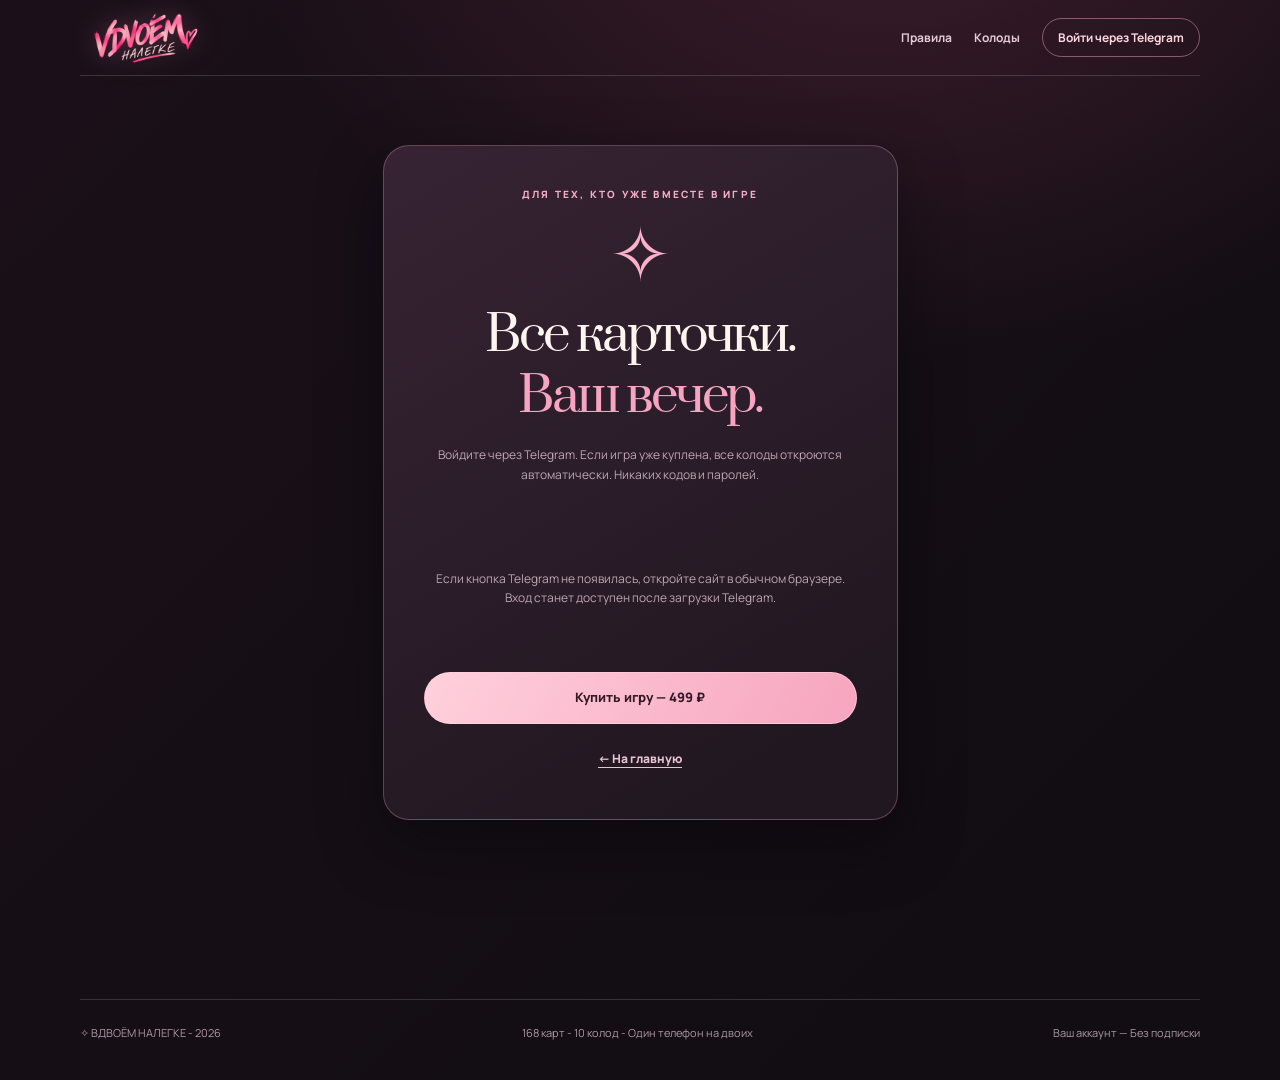
==== commit 27b9fa9f: "Redirect retired game.html to current Telegram-account secure-game.html" ====
--- a/game.html
+++ b/game.html
@@ -1,202 +1,18 @@
 <!doctype html>
-<html lang="ru">
-<head>
-<meta charset="utf-8">
-<meta name="viewport" content="width=device-width,initial-scale=1,viewport-fit=cover">
-<meta name="theme-color" content="#130e13">
-<meta name="description" content="Вдвоём налегке, игра для двоих на одном телефоне. 168 карточек, 10 колод, тайные задания, Быстрый старт и право сказать «Не сегодня».">
-<title>Вдвоём налегке, игра для двоих</title>
-<link rel="preconnect" href="https://fonts.googleapis.com">
-<link rel="preconnect" href="https://fonts.gstatic.com" crossorigin>
-<link href="https://fonts.googleapis.com/css2?family=Manrope:wght@400;500;600;700;800&family=Prata&display=swap" rel="stylesheet">
-<link rel="stylesheet" href="./app.css?v=8">
-<script src="./app.js?v=7" defer></script>
-<script src="./analytics.js" defer></script>
-</head>
-<body>
-<div class="page">
-<header class="top">
-  <a class="logo" href="./index.html" aria-label="Вдвоём налегке"><img src="[data-uri]" alt="Вдвоём налегке" width="130" height="55"></a>
-  <nav class="nav" aria-label="Навигация">
-    <a href="./index.html#rules">Правила</a>
-    <a href="./index.html#decks">Колоды</a>
-    <a class="pill-link" href="./game.html">Войти по коду</a>
-  </nav>
-</header>
-<main>
-<section class="view" id="homeView">
-  <div class="hero">
-    <div>
-      <div class="eyebrow">Карточная игра для двоих - Один телефон</div>
-      <h1>Иногда ближе,<br><span class="pink">значит честнее.</span></h1>
-      <p>Смейтесь, признавайтесь, выбирайте, узнавайте друг друга заново. 168 карточек, и ни одного скучного вечера.</p>
-      <div class="actions">
-        <button class="btn" type="button" id="startDemo">Попробовать 6 карт</button>
-        <a class="btn secondary" href="./purchase.html">Полная игра - 499 ₽</a>
-      </div>
-      <div class="stats"><span><b>168</b> карточек</span><span><b>10</b> колод</span><span><b>2</b> игрока</span></div>
-      <p class="subnote">После покупки, личный код. Без регистрации, подписки и обязательного Telegram.</p>
-    </div>
-    <div class="hero-art" aria-hidden="true">
-      <div class="halo"><span class="art-heart">✧</span></div>
-      <span class="art-star">✧</span><span class="art-star two">✦</span>
-      <span class="art-note">ВАША ИСТОРИЯ - ВАШИ ПРАВИЛА</span>
-    </div>
-  </div>
-
-  <section class="section" id="rules">
-    <div class="section-head"><div class="eyebrow">Как играть</div><h2>Один телефон.<br><span class="pink">Двое внутри.</span></h2><p>Первой ходит девушка, Игрок 1. Читайте верхнюю карту, отвечайте или выполняйте задание и передавайте ход.</p></div>
-    <div class="rule-grid">
-      <article class="rule static-rule reveal"><div class="static-rule-top"><span class="rule-emoji" aria-hidden="true">🎴</span><strong>Основные колоды</strong></div><p>В полной партии идут по порядку. В «Быстром старте» все 120 карт перемешиваются. Любую колоду можно открыть отдельно.</p></article>
-      <article class="rule static-rule reveal"><div class="static-rule-top"><span class="rule-emoji" aria-hidden="true">🤫</span><strong>Без слов</strong></div><p>В колоде 12 карт. В начале партии каждому достаются 3 случайных задания без повторений. Посмотрите их по очереди и выполняйте незаметно.</p></article>
-      <article class="rule static-rule reveal"><div class="static-rule-top"><span class="rule-emoji" aria-hidden="true">🎭</span><strong>Ситуация</strong></div><p>Возьмите одну из 10 карт в любой момент, затем вернитесь к текущей карте основной колоды.</p></article>
-      <article class="rule static-rule reveal"><div class="static-rule-top"><span class="rule-emoji" aria-hidden="true">🌙</span><strong>После полуночи</strong></div><p>20 карт открываются только по желанию обоих игроков. Любой может отказаться.</p></article>
-      <article class="rule static-rule reveal"><div class="static-rule-top"><span class="rule-emoji" aria-hidden="true">🌿</span><strong>Выдох</strong></div><p>В финале вытяните одну случайную карту из шести. На неё отвечают оба.</p></article>
-      <article class="rule static-rule reveal"><div class="static-rule-top"><span class="rule-emoji" aria-hidden="true">🛑</span><strong>Не сегодня</strong></div><p>У каждого по одной карте на партию. Можно пропустить своё задание без объяснений и передать ход. Это 2 карты сверх 168.</p></article>
-    </div>
-  </section>
-
-  <section class="section" id="decks">
-    <div class="section-head"><div class="eyebrow">Настроение игры</div><h2>Десять оттенков <span class="pink">«мы».</span></h2><p>От громкого смеха до тихого финала. Каждая колода, отдельная глава.</p></div>
-    <div id="publicDecks" class="decks-grid" aria-label="Десять колод игры"></div>
-  </section>
-
-  <section class="section box-preview" aria-labelledby="boxPreviewTitle">
-    <div class="box-preview-copy reveal"><div class="eyebrow">Скоро</div><h2 id="boxPreviewTitle">ВДВОЁМ НАЛЕГКЕ <span class="pink">в коробке.</span></h2><p>Те же разговоры и моменты, которые хочется разделить, - теперь и в формате физических карточек. Пока готовим выпуск.</p><span class="box-soon">Физическая версия - Скоро</span></div>
-    <div class="box-preview-art reveal" aria-hidden="true"><div class="box-preview-cover"><span>✧</span><strong>ВДВОЁМ<br>НАЛЕГКЕ</strong><small>Игра для двоих</small></div></div>
-  </section>
-  <section class="section"><div class="highlight reveal">
-    <div><div class="eyebrow">Полная веб-версия</div><h2>Вся игра, <span class="pink">ваша.</span></h2><p>10 колод, 168 карточек, личный код после покупки. Играете вдвоём с одного телефона.</p><p class="subnote">6 карточек можно попробовать бесплатно.</p></div>
-    <div><div class="price">499 ₽</div><a class="btn" href="./purchase.html">Купить полную игру</a><p class="price-note"><a href="./game.html">Уже есть код? Войти</a></p></div>
-  </div></section>
-</section>
-
-<section class="view" id="loginView" hidden>
-  <div class="auth-panel panel">
-    <div class="eyebrow">Для тех, кто уже вместе в игре</div>
-    <div class="ornament-heart" aria-hidden="true">✧</div>
-    <h1 class="serif" style="font-size:clamp(31px,7vw,49px);margin:12px 0 18px">Все карточки.<br><span class="pink">Ваш вечер.</span></h1>
-    <p class="hint">Введите личный код, полученный после покупки. Он откроет все 10 колод.</p>
-    <form id="loginForm" autocomplete="off">
-      <label for="accessCode" class="eyebrow" style="display:block;text-align:left;margin:25px 0 9px">Личный код доступа</label>
-      <input class="field" id="accessCode" type="text" maxlength="100" placeholder="XXXXX-XXXXX-XXXXX-XXXXX" autocomplete="off" autocapitalize="characters" spellcheck="false" required>
-      <button class="btn" type="submit" id="loginButton">Открыть полную игру</button>
-      <p class="feedback" id="loginStatus" role="status" aria-live="polite"></p>
-    </form>
-    <p class="hint">Без регистрации. Код не сохраняется на устройстве. После повторного ввода кода можно продолжить незавершённую партию.</p>
-    <div style="margin-top:17px">
-      <a class="btn secondary full" href="./secure-game.html" aria-label="Войти в игру через Telegram">Войти через Telegram</a>
-      <p class="hint" style="margin-top:9px">Новый способ входа: покупку можно привязать к своему Telegram-аккаунту. Старый код продолжает работать.</p>
-    </div>
-    <a href="./purchase.html" class="btn secondary full" style="margin-top:15px">Купить игру - 499 ₽</a>
-    <button type="button" class="text-button" id="backHome" style="margin-top:15px">← На главную</button>
-  </div>
-</section>
-
-<section class="view" id="lobbyView" hidden>
-  <div class="intro center"><div class="eyebrow">Полная игра открыта - 168 карточек</div><h1>Выберите, <span class="pink">как начать.</span></h1><p>Один телефон на двоих. Игрок 1, девушка, ходит первой. В начале каждой партии вы получите по 3 секретных задания.</p></div>
-  <section class="game-guide" aria-labelledby="lobbyGuideTitle">
-    <div class="guide-heading"><span class="eyebrow">ПАМЯТКА ДЛЯ ДВОИХ</span><h2 class="serif" id="lobbyGuideTitle">Как играть</h2><p>Никакой подготовки: выберите режим, читайте карточки и говорите друг с другом.</p></div>
-    <ol class="guide-steps">
-      <li><span class="step-num">01</span><div><strong>Выберите формат</strong><p>Полная партия: 6 колод по порядку (120 карт). «Быстрый старт»: те же 120 карт вперемешку. Можно открыть любую колоду отдельно.</p></div></li>
-      <li><span class="step-num">02</span><div><strong>Передавайте телефон</strong><p>Первой ходит девушка (Игрок 1). Читайте верхнюю карту, отвечайте или выполняйте задание и передавайте ход.</p></div></li>
-      <li><span class="step-num">03</span><div><strong>Получите тайные задания</strong><p>В начале партии каждый по очереди увидит по три случайных задания из колоды «Без слов». Не показывайте их партнёру.</p></div></li>
-      <li><span class="step-num">04</span><div><strong>Играйте бережно</strong><p>У каждого есть один пропуск «Не сегодня» без объяснений. В «После полуночи» играют только при согласии обоих.</p></div></li>
-    </ol>
-    <div class="guide-extras" aria-label="Особые колоды"><div><span>🎭</span><strong>Ситуация</strong><p>Дополнительная карта в любой момент, потом вернитесь к основной.</p></div><div><span>🌙</span><strong>После полуночи</strong><p>Только по желанию обоих участников.</p></div><div><span>🌿</span><strong>Выдох</strong><p>В конце одна случайная карта, на которую отвечают оба.</p></div></div>
-    <p class="guide-note">В игре 168 карточек в 10 колодах. Два пропуска «Не сегодня» не входят в это число. Любую тему можно остановить, если она некомфортна.</p>
-  </section>
-  <div class="modes">
-    <button type="button" class="mode reveal" data-mode="full"><span>✧</span><strong>Полная партия</strong><small>120 основных карт по порядку: разделы 1 → 6</small></button>
-    <button type="button" class="mode reveal" data-mode="quick"><span>✦</span><strong>Быстрый старт</strong><small>Все 120 основных карт перемешаны</small></button>
-  </div>
-  <div id="resumeBox" class="utility" hidden><div><strong>Вы можете продолжить игру</strong><p>Вы можете вернуться к текущей карточке</p></div><button class="btn small" type="button" id="resumeButton">Продолжить</button></div>
-  <div class="section-head" style="margin-top:35px"><div class="eyebrow">Выберите колоду отдельно</div><h2>По <span class="pink">настроению.</span></h2></div>
-  <div id="privateDecks" class="decks-grid"></div>
-  <div class="utility"><div><strong>🤫 Тайные задания</strong><p>Заглянуть в свои задания «Без слов», не показывая партнёру</p></div><button type="button" class="btn secondary small" id="viewMyTasks">Мои задания</button></div>
-  <div class="utility"><div><strong>🌿 Финальный «Выдох»</strong><p>Случайная карта для обоих, когда решите закончить игру</p></div><button type="button" class="btn secondary small" id="lobbyExhale">Вытянуть карту</button></div>
-  <button class="btn ghost small" type="button" id="logout">Закрыть игру на устройстве</button>
-</section>
-
-<section class="view" id="handoffView" hidden>
-  <div class="panel handoff">
-    <div class="eyebrow">Секретные задания - «Без слов»</div><div class="big">🤫</div>
-    <h2 id="handoffTitle">Передайте телефон Игроку 1</h2>
-    <p id="handoffText">Сейчас появятся только ваши три тайных задания. Не показывайте их другому игроку.</p>
-    <button class="btn" type="button" id="revealTasks">Я один(одна) смотрю - Показать задания</button>
-  </div>
-</section>
-
-<section class="view" id="secretView" hidden>
-  <div class="intro center"><div class="eyebrow">Не показывайте партнёру</div><h1 id="secretTitle">Ваши <span class="pink">3 задания.</span></h1><p>Запомните их и выполняйте незаметно в течение партии.</p></div>
-  <div id="secretList" class="private-list"></div>
-  <p class="private-warning center">После нажатия кнопки задания скроются с экрана.</p>
-  <button type="button" class="btn full" id="hideTasks">Скрыть задания и передать телефон</button>
-</section>
-
-<section class="view" id="consentView" hidden>
-  <div class="auth-panel panel">
-    <div class="eyebrow">Колода 9 - После полуночи</div><div class="ornament-heart">🌙</div>
-    <h1 class="serif" style="font-size:36px">Хотите сыграть в «После полуночи»?</h1>
-    <p class="hint">Эта колода открывается только тогда, когда оба игрока отвечают «да».</p>
-    <div class="consent-checks">
-      <label><input type="checkbox" id="consent1">Игрок 1 хочет открыть колоду</label>
-      <label><input type="checkbox" id="consent2">Игрок 2 хочет открыть колоду</label>
-    </div>
-    <button type="button" class="btn full" id="confirmConsent">Открыть «После полуночи»</button>
-    <button type="button" class="btn secondary full" id="cancelConsent" style="margin-top:10px">Вернуться к колодам</button>
-  </div>
-</section>
-
-<section class="view" id="playView" hidden>
-  <div class="play-shell">
-    <div class="play-top">
-      <button type="button" class="text-button" id="backLobby">← Колоды</button>
-      <span class="play-meta" id="playCount">01 / 20</span>
-    </div>
-    <div class="play-turn"><div><small>СЕЙЧАС ХОДИТ</small><strong id="turnName">Игрок 1: девушка</strong></div><span id="turnSymbol" aria-hidden="true" style="font-size:27px">✧</span></div>
-    <div class="bar"><span id="progress"></span></div>
-    <article class="paper" id="playingCard">
-      <div class="paper-head"><span id="cardDeck">ОРЁМ</span><span id="cardIndex">01 / 20</span></div>
-      <div class="paper-inner"><h2 id="cardTitle"></h2><div id="cardBody"></div></div>
-      <div class="paper-foot" id="cardFooter">ЧИТАЙТЕ - ОТВЕЧАЙТЕ - ПЕРЕДАВАЙТЕ ХОД</div>
-    </article>
-    <div class="skip-cards" id="skipCards">
-      <div class="skip-card" id="skip1"><strong>🛑 Игрок 1</strong><div>«Не сегодня» - <span id="skipCount1">1</span></div></div>
-      <div class="skip-card" id="skip2"><strong>🛑 Игрок 2</strong><div>«Не сегодня» - <span id="skipCount2">1</span></div></div>
-    </div>
-    <div class="play-bottom">
-      <button class="btn secondary" type="button" id="skipButton">🛑 Не сегодня</button>
-      <button class="btn" type="button" id="nextCard">Ответили - Передать ход</button>
-    </div>
-    <div class="play-tools">
-      <button type="button" class="btn ghost small" id="sceneButton">🎭 Ситуация</button>
-      <button type="button" class="btn ghost small" id="tasksButton">🤫 Мои задания</button>
-      <button type="button" class="btn ghost small" id="exhaleButton">🌿 Выдох</button>
-    </div>
-  </div>
-</section>
-
-<section class="view" id="finishView" hidden>
-  <div class="panel auth-panel">
-    <div class="eyebrow" id="finishEyebrow">Конец колоды</div>
-    <div class="ornament-heart">✧</div>
-    <h1 class="serif" style="font-size:clamp(35px,7vw,50px)">Пусть это останется <span class="pink">между вами.</span></h1>
-    <p id="finishText" class="hint">Вы прошли колоду. Хотите вытянуть финальную карту «Выдох»?</p>
-    <div class="finish-actions">
-      <button type="button" class="btn" id="finishExhale">🌿 Вытянуть «Выдох»</button>
-      <button type="button" class="btn secondary" id="finishLobby">К выбору колод</button>
-      <button type="button" class="btn ghost" id="finishAgain">Сыграть ещё раз</button>
-    </div>
-  </div>
-</section>
-</main>
-<footer class="site-footer">
-  <span>✧ ВДВОЁМ НАЛЕГКЕ - 2026</span>
-  <span>168 карт - 10 колод - Один телефон на двоих</span>
-  <span>Личный код - Без подписки</span>
-</footer>
-</div>
-<div class="toast" id="toast" role="status" aria-live="polite" hidden></div>
-</body>
-</html>+<html lang="ru"><head>
+<meta charset="utf-8"><meta name="viewport" content="width=device-width, initial-scale=1">
+<meta name="robots" content="noindex,follow">
+<title>Игра — Вдвоём налегке</title>
+<meta http-equiv="refresh" content="0; url=./secure-game.html">
+<style>
+:root{color-scheme:dark}body{margin:0;min-height:100vh;display:grid;place-items:center;background:#170e17;color:#ffe5ed;font:15px/1.7 Manrope,Arial,sans-serif;text-align:center;padding:24px}
+a{color:#ffb1cb}a:focus-visible{outline:2px solid #ffb1cb;outline-offset:4px}
+</style>
+<script>
+(() => {
+  const next=new URL('./secure-game.html',location.href);
+  next.search=location.search;
+  next.hash=location.hash;
+  location.replace(next.href);
+})();
+</script></head><body><main><p>Открываем актуальную страницу игры.<br><a href="./secure-game.html">Перейти к игре</a></p></main></body></html>
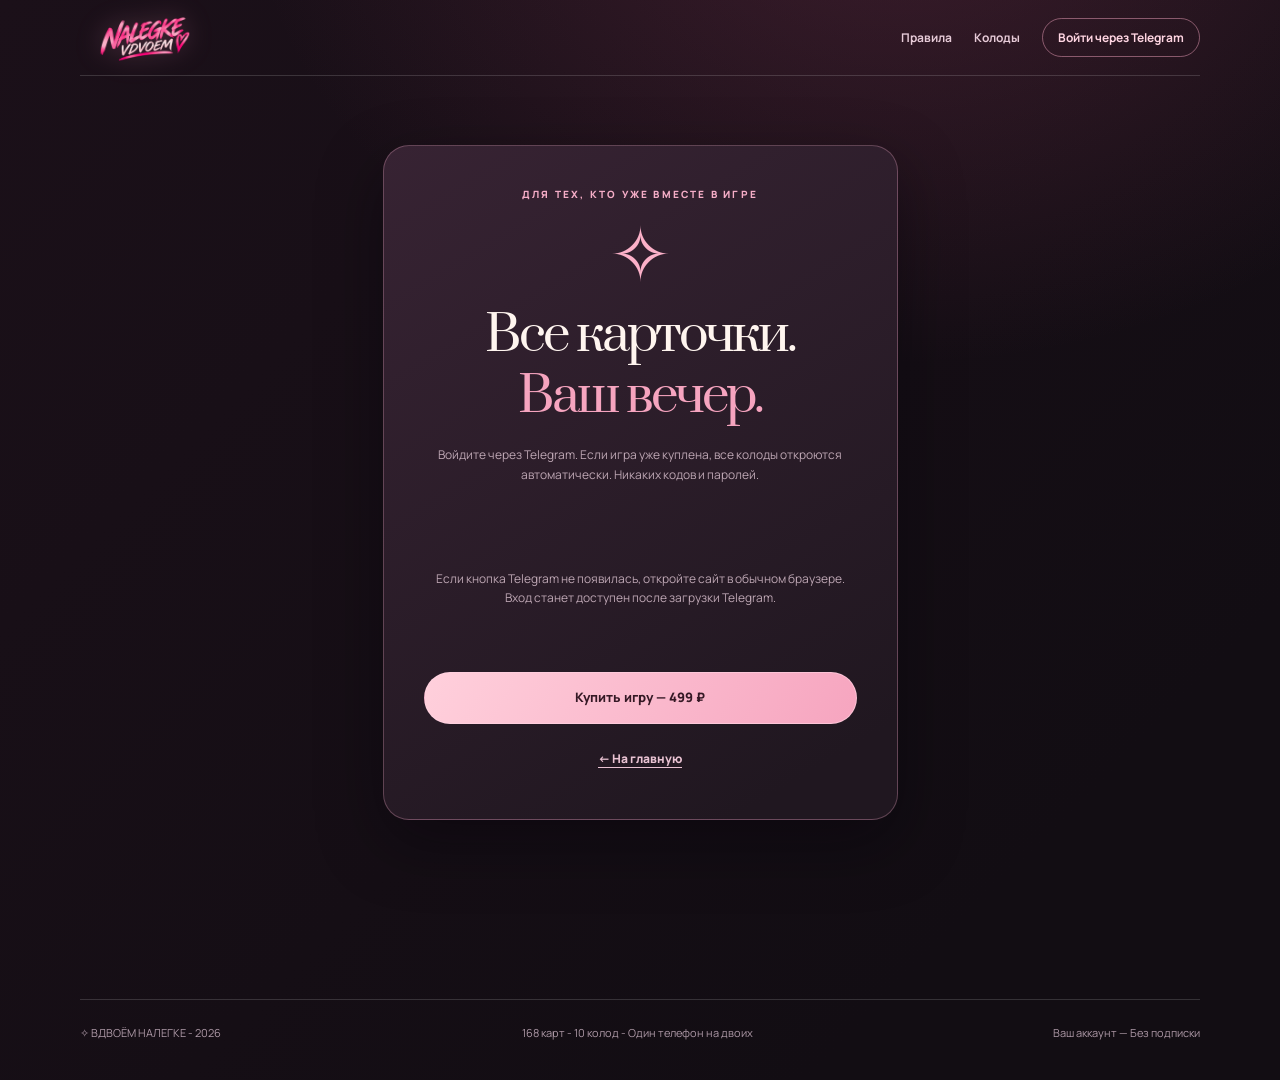
==== commit 0e316b69: "Replace brand logo across website assets" ====
--- a/game.html
+++ b/game.html
@@ -15,4 +15,4 @@
   next.hash=location.hash;
   location.replace(next.href);
 })();
-</script></head><body><main><p>Открываем актуальную страницу игры.<br><a href="./secure-game.html">Перейти к игре</a></p></main></body></html>
+</script><link rel="icon" href="./favicon.ico" sizes="any"><link rel="icon" type="image/png" sizes="192x192" href="./icon-192.png"><link rel="apple-touch-icon" href="./apple-touch-icon.png"><link rel="manifest" href="./site.webmanifest"></head><body><main><p>Открываем актуальную страницу игры.<br><a href="./secure-game.html">Перейти к игре</a></p></main></body></html>
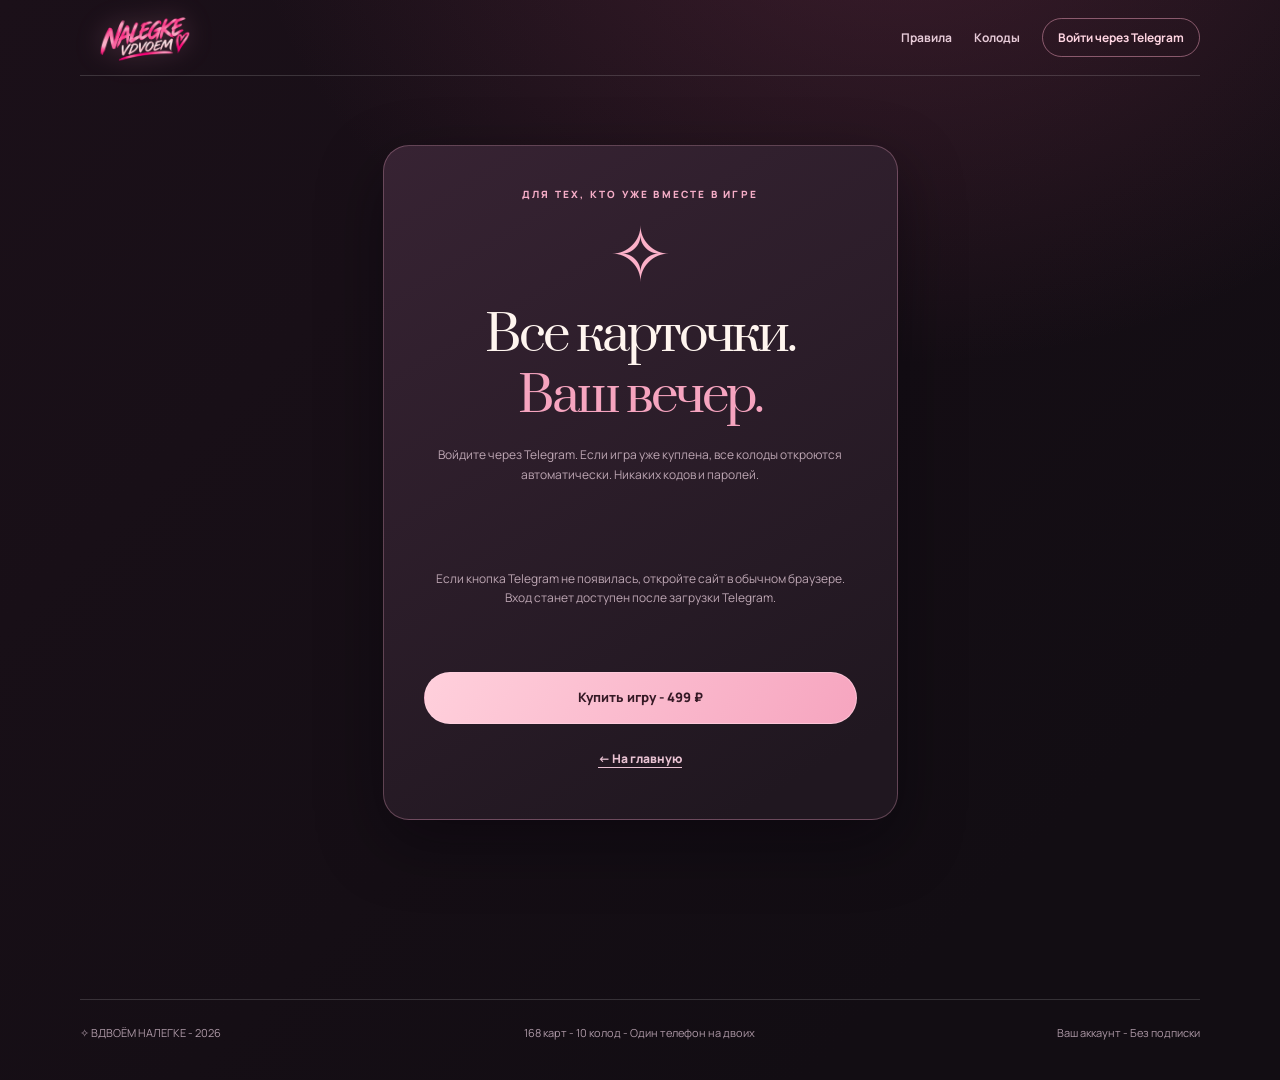
==== commit 0cd11e7a: "Replace long dashes in website UI copy" ====
--- a/game.html
+++ b/game.html
@@ -2,7 +2,7 @@
 <html lang="ru"><head>
 <meta charset="utf-8"><meta name="viewport" content="width=device-width, initial-scale=1">
 <meta name="robots" content="noindex,follow">
-<title>Игра — Вдвоём налегке</title>
+<title>Игра - Вдвоём налегке</title>
 <meta http-equiv="refresh" content="0; url=./secure-game.html">
 <style>
 :root{color-scheme:dark}body{margin:0;min-height:100vh;display:grid;place-items:center;background:#170e17;color:#ffe5ed;font:15px/1.7 Manrope,Arial,sans-serif;text-align:center;padding:24px}
